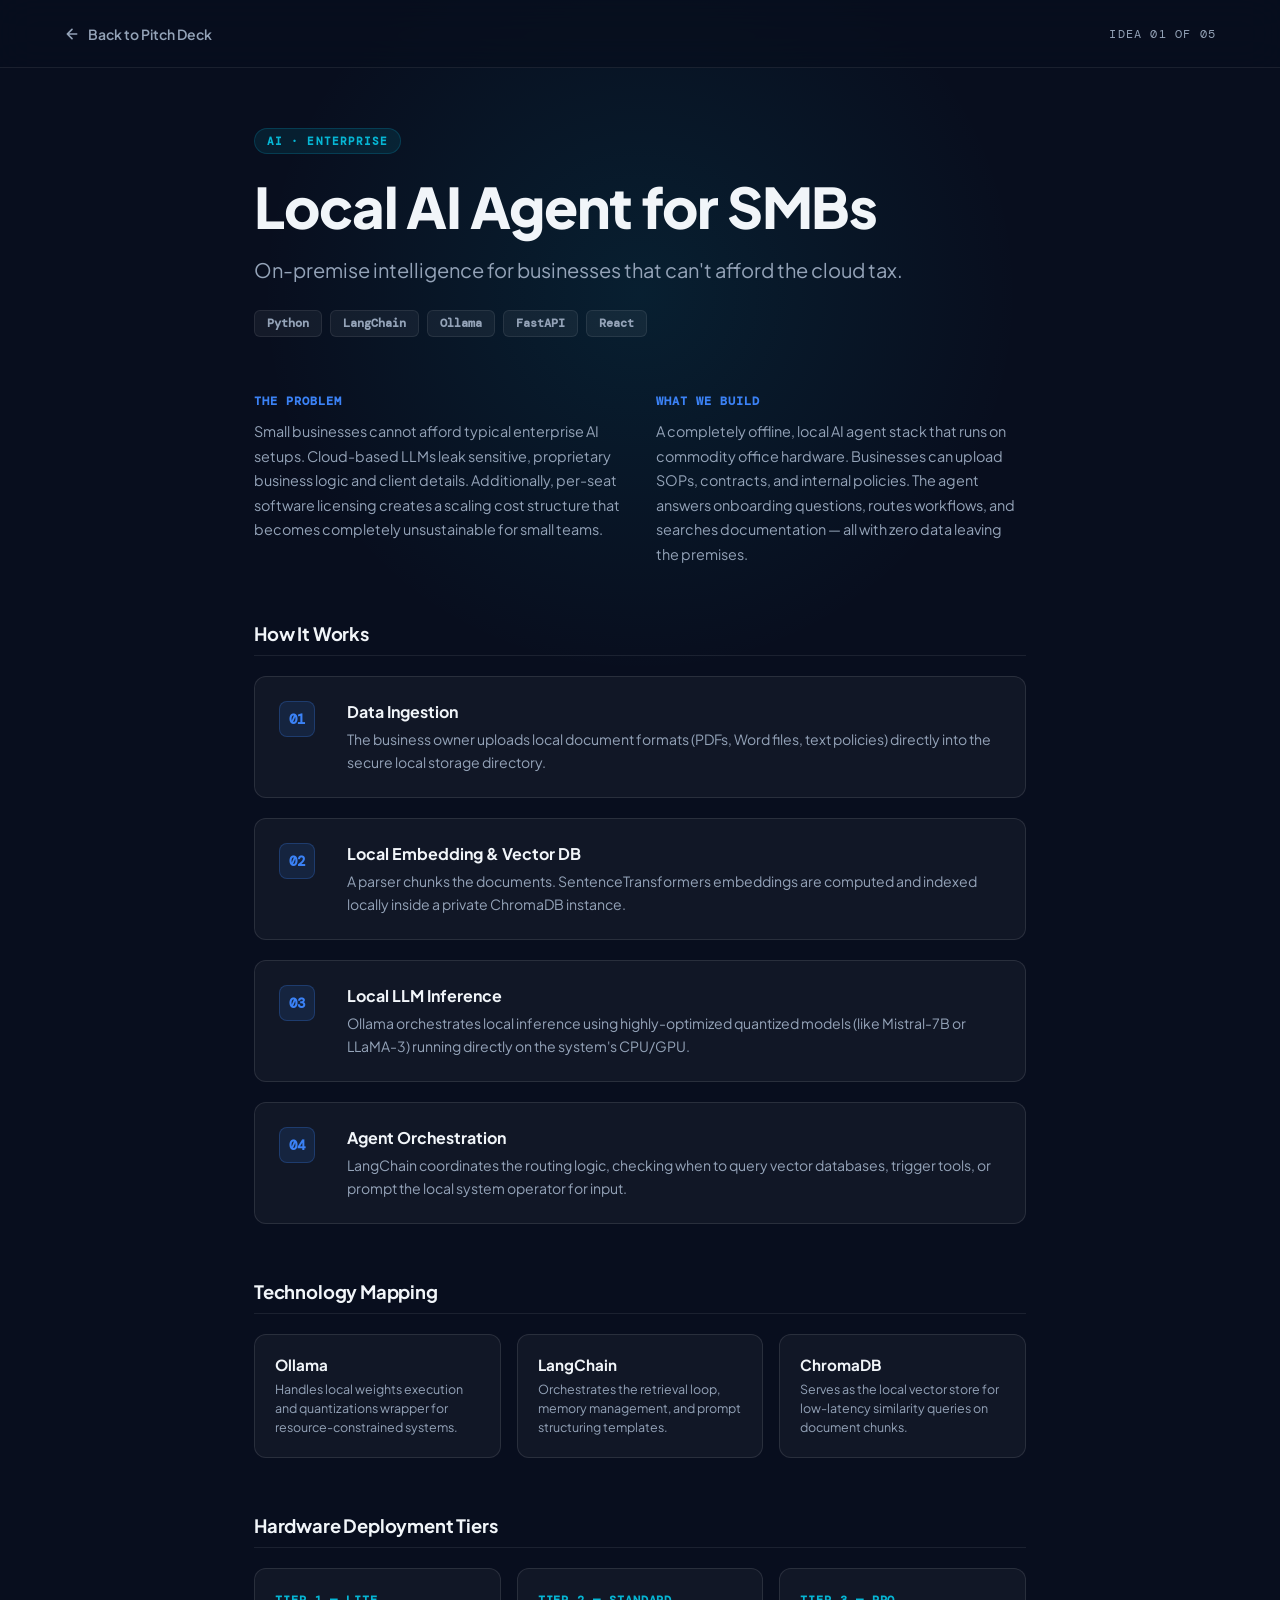
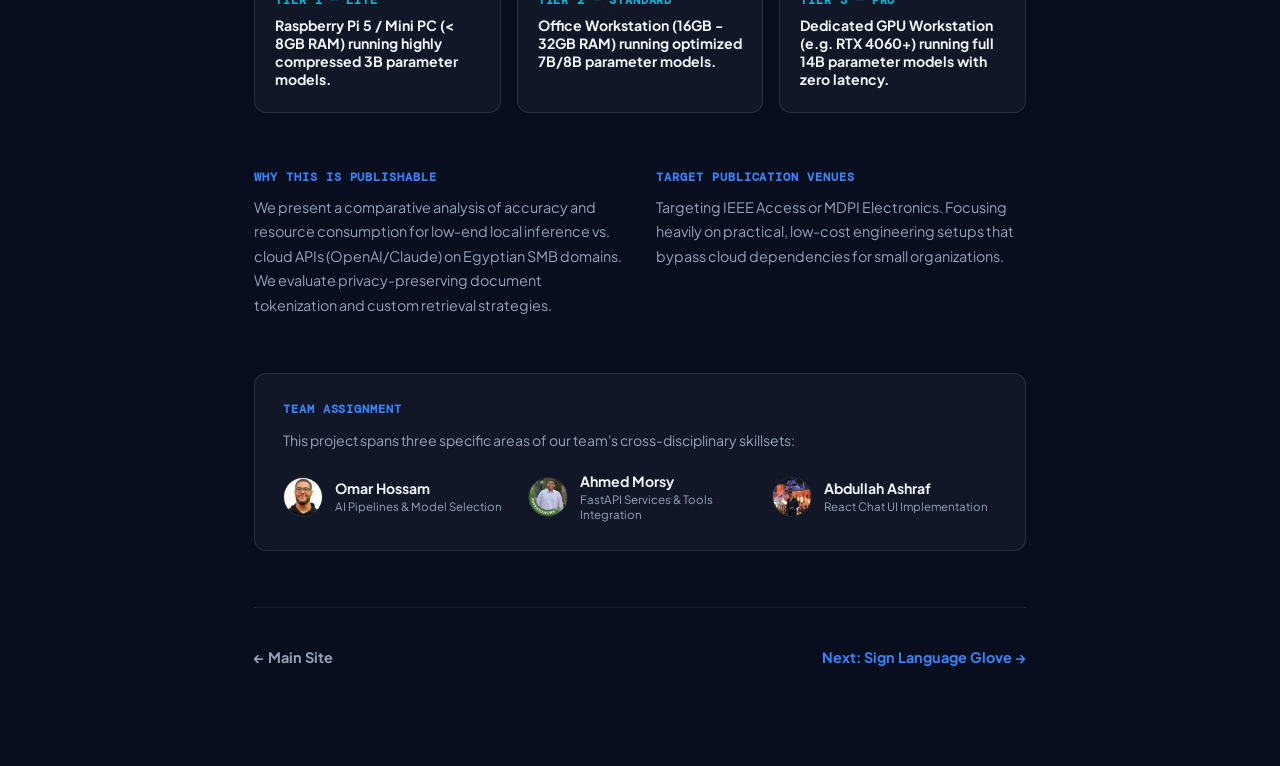
==== idea-1.html @ 440fa07d "feat: complete individual detail pages for all five project ideas" ====
<!DOCTYPE html>
<html lang="en">
<head>
  <meta charset="UTF-8" />
  <meta name="viewport" content="width=device-width, initial-scale=1.0" />
  <meta name="description" content="Local AI Agent for SMBs — Graduation Project Concept, AAST 2026." />
  <meta name="author" content="AAST GP Team 2026" />
  <title>Local AI Agent for SMBs — Project Detail</title>

  <link rel="preconnect" href="https://fonts.googleapis.com" />
  <link rel="preconnect" href="https://fonts.gstatic.com" crossorigin />
  <link href="https://fonts.googleapis.com/css2?family=Plus+Jakarta+Sans:wght@400;600;700;800&family=DM+Mono:wght@400&display=swap" rel="stylesheet" />

  <style>
    /* ─── CSS CUSTOM PROPERTIES ─────────────────────────────────────────── */
    :root {
      --bg-start:        #080E1E;
      --bg-end:          #0A1628;
      --accent-blue:     #3B82F6;
      --accent-teal:     #06B6D4;
      --text-primary:    #F1F5F9;
      --text-muted:      #94A3B8;
      --border:          rgba(255,255,255,0.08);
      --border-hover:    rgba(255,255,255,0.22);
      --card-bg:         rgba(255,255,255,0.04);
      --card-border:     rgba(255,255,255,0.1);
      --radius-card:     12px;
      --radius-pill:     6px;
      --radius-badge:    999px;
      --font-main:       'Plus Jakarta Sans', sans-serif;
      --font-mono:       'DM Mono', monospace;
      --nav-height:      68px;
      --section-gap:     100px;
    }

    /* ─── RESET & BASE ──────────────────────────────────────────────────── */
    *, *::before, *::after { box-sizing: border-box; margin: 0; padding: 0; }
    html { scroll-behavior: smooth; -webkit-font-smoothing: antialiased; }
    body {
      font-family: var(--font-main);
      background: var(--bg-start);
      color: var(--text-primary);
      min-height: 100vh;
      overflow-x: hidden;
    }
    a { color: inherit; text-decoration: none; }
    button { font-family: var(--font-main); cursor: pointer; border: none; background: none; }

    /* ─── GLOW BLOB ─────────────────────────────────────────────────────── */
    .glow-blob {
      position: absolute;
      top: -10%; left: 50%;
      transform: translateX(-50%);
      width: clamp(300px, 60vw, 800px);
      height: clamp(300px, 60vw, 800px);
      background: radial-gradient(circle, rgba(6,182,212,0.1) 0%, transparent 70%);
      pointer-events: none;
      z-index: 0;
    }

    /* ─── NAV ───────────────────────────────────────────────────────────── */
    .nav {
      position: fixed;
      top: 0; left: 0; right: 0;
      height: var(--nav-height);
      z-index: 900;
      display: flex;
      align-items: center;
      padding: 0 clamp(20px, 5vw, 64px);
      background: rgba(8,14,30,0.72);
      backdrop-filter: blur(18px);
      -webkit-backdrop-filter: blur(18px);
      border-bottom: 1px solid var(--border);
    }
    .nav__back {
      display: flex;
      align-items: center;
      gap: 8px;
      font-size: 0.875rem;
      font-weight: 600;
      color: var(--text-muted);
      transition: color 0.2s;
    }
    .nav__back:hover { color: var(--text-primary); }
    .nav__id {
      margin-left: auto;
      font-family: var(--font-mono);
      font-size: 0.75rem;
      letter-spacing: 0.1em;
      color: var(--text-muted);
      text-transform: uppercase;
    }

    /* ─── MAIN WRAPPER ──────────────────────────────────────────────────── */
    .main {
      padding: calc(var(--nav-height) + 60px) clamp(20px, 5vw, 64px) var(--section-gap);
      max-width: 900px;
      margin: 0 auto;
      position: relative;
      z-index: 1;
    }

    /* ─── HERO ──────────────────────────────────────────────────────────── */
    .hero {
      margin-bottom: 56px;
    }
    .hero__tag {
      display: inline-flex;
      align-items: center;
      gap: 6px;
      font-size: 0.68rem;
      font-weight: 700;
      letter-spacing: 0.1em;
      text-transform: uppercase;
      padding: 5px 12px;
      border-radius: var(--radius-badge);
      font-family: var(--font-mono);
      background: rgba(6,182,212,0.1);
      color: var(--accent-teal);
      border: 1px solid rgba(6,182,212,0.2);
      margin-bottom: 20px;
    }
    .hero__title {
      font-size: clamp(2.2rem, 5vw, 3.5rem);
      font-weight: 800;
      letter-spacing: -0.02em;
      line-height: 1.15;
      margin-bottom: 16px;
    }
    .hero__tagline {
      font-size: clamp(1rem, 2vw, 1.25rem);
      color: var(--text-muted);
      line-height: 1.6;
      margin-bottom: 24px;
    }
    .hero__stack {
      display: flex;
      flex-wrap: wrap;
      gap: 8px;
    }
    .hero__pill {
      font-size: 0.72rem;
      font-weight: 600;
      font-family: var(--font-mono);
      color: var(--text-muted);
      background: rgba(255,255,255,0.05);
      border: 1px solid var(--border);
      border-radius: var(--radius-pill);
      padding: 5px 12px;
    }

    /* ─── SECTIONS ──────────────────────────────────────────────────────── */
    .section-title {
      font-size: 1.15rem;
      font-weight: 700;
      letter-spacing: -0.01em;
      margin-bottom: 20px;
      padding-bottom: 10px;
      border-bottom: 1px solid var(--border);
    }
    .grid-2col {
      display: grid;
      grid-template-columns: 1fr 1fr;
      gap: 32px;
      margin-bottom: 56px;
    }
    .text-block h4 {
      font-size: 0.75rem;
      font-weight: 700;
      text-transform: uppercase;
      letter-spacing: 0.08em;
      color: var(--accent-blue);
      margin-bottom: 10px;
      font-family: var(--font-mono);
    }
    .text-block p {
      font-size: 0.9rem;
      color: var(--text-muted);
      line-height: 1.7;
    }

    /* ─── STEP FLOW ─────────────────────────────────────────────────────── */
    .steps {
      display: flex;
      flex-direction: column;
      gap: 20px;
      margin-bottom: 56px;
    }
    .step-card {
      background: var(--card-bg);
      border: 1px solid var(--card-border);
      border-radius: var(--radius-card);
      padding: 24px;
      display: grid;
      grid-template-columns: 48px 1fr;
      gap: 20px;
      align-items: start;
    }
    .step-num {
      width: 36px; height: 36px;
      border-radius: 8px;
      background: rgba(59,130,246,0.12);
      border: 1px solid rgba(59,130,246,0.25);
      display: flex; align-items: center; justify-content: center;
      font-family: var(--font-mono);
      font-size: 0.9rem;
      font-weight: 700;
      color: var(--accent-blue);
    }
    .step-content h4 {
      font-size: 1rem;
      font-weight: 700;
      color: var(--text-primary);
      margin-bottom: 6px;
    }
    .step-content p {
      font-size: 0.88rem;
      color: var(--text-muted);
      line-height: 1.6;
    }

    /* ─── TECH DETAILS ──────────────────────────────────────────────────── */
    .tech-grid {
      display: grid;
      grid-template-columns: repeat(3, 1fr);
      gap: 16px;
      margin-bottom: 56px;
    }
    .tech-card {
      background: var(--card-bg);
      border: 1px solid var(--card-border);
      border-radius: var(--radius-card);
      padding: 20px;
    }
    .tech-name {
      font-size: 0.95rem;
      font-weight: 700;
      margin-bottom: 6px;
    }
    .tech-desc {
      font-size: 0.78rem;
      color: var(--text-muted);
      line-height: 1.5;
    }

    /* ─── EXTRA SECTION (Tiers / Cards) ─────────────────────────────────── */
    .extra-grid {
      display: grid;
      grid-template-columns: repeat(3, 1fr);
      gap: 16px;
      margin-bottom: 56px;
    }
    .extra-card {
      background: var(--card-bg);
      border: 1px solid var(--card-border);
      border-radius: var(--radius-card);
      padding: 24px 20px;
    }
    .extra-title {
      font-size: 0.72rem;
      font-weight: 700;
      text-transform: uppercase;
      letter-spacing: 0.08em;
      color: var(--accent-teal);
      font-family: var(--font-mono);
      margin-bottom: 8px;
    }
    .extra-desc {
      font-size: 0.88rem;
      font-weight: 700;
      color: var(--text-primary);
    }

    /* ─── TEAM FIT ──────────────────────────────────────────────────────── */
    .team-fit {
      background: var(--card-bg);
      border: 1px solid var(--card-border);
      border-radius: var(--radius-card);
      padding: 28px;
      margin-bottom: 56px;
    }
    .fit-grid {
      display: grid;
      grid-template-columns: repeat(3, 1fr);
      gap: 20px;
      margin-top: 20px;
    }
    .fit-item {
      display: flex;
      align-items: center;
      gap: 12px;
    }
    .fit-avatar {
      width: 40px; height: 40px;
      border-radius: 50%;
      border: 1px solid var(--border);
    }
    .fit-name {
      font-size: 0.88rem;
      font-weight: 700;
      margin-bottom: 2px;
    }
    .fit-role {
      font-size: 0.72rem;
      color: var(--text-muted);
    }

    /* ─── BOTTOM NAV ────────────────────────────────────────────────────── */
    .bottom-nav {
      border-top: 1px solid var(--border);
      padding-top: 40px;
      display: flex;
      justify-content: space-between;
      align-items: center;
    }
    .btn-nav {
      display: inline-flex;
      align-items: center;
      gap: 8px;
      font-size: 0.9rem;
      font-weight: 700;
      color: var(--accent-blue);
      transition: gap 0.2s;
    }
    .btn-nav:hover { gap: 12px; }

    /* ─── RESPONSIVE ─────────────────────────────────────────────────────── */
    @media (max-width: 768px) {
      .grid-2col { grid-template-columns: 1fr; gap: 24px; }
      .tech-grid { grid-template-columns: 1fr; }
      .extra-grid { grid-template-columns: 1fr; }
      .fit-grid { grid-template-columns: 1fr; }
    }
  </style>
</head>
<body>

  <div class="glow-blob"></div>

  <!-- ─── NAV ─── -->
  <nav class="nav" role="navigation">
    <a href="index.html" class="nav__back">
      <svg width="16" height="16" viewBox="0 0 24 24" fill="none" stroke="currentColor" stroke-width="2.5" stroke-linecap="round" stroke-linejoin="round"><path d="M19 12H5M12 19l-7-7 7-7"/></svg>
      Back to Pitch Deck
    </a>
    <span class="nav__id">Idea 01 of 05</span>
  </nav>

  <!-- ─── MAIN ─── -->
  <main class="main">
    
    <!-- Hero -->
    <header class="hero">
      <span class="hero__tag">AI · Enterprise</span>
      <h1 class="hero__title">Local AI Agent for SMBs</h1>
      <p class="hero__tagline">On-premise intelligence for businesses that can't afford the cloud tax.</p>
      <div class="hero__stack">
        <span class="hero__pill">Python</span>
        <span class="hero__pill">LangChain</span>
        <span class="hero__pill">Ollama</span>
        <span class="hero__pill">FastAPI</span>
        <span class="hero__pill">React</span>
      </div>
    </header>

    <!-- Overview -->
    <section class="grid-2col">
      <div class="text-block">
        <h4>The Problem</h4>
        <p>Small businesses cannot afford typical enterprise AI setups. Cloud-based LLMs leak sensitive, proprietary business logic and client details. Additionally, per-seat software licensing creates a scaling cost structure that becomes completely unsustainable for small teams.</p>
      </div>
      <div class="text-block">
        <h4>What We Build</h4>
        <p>A completely offline, local AI agent stack that runs on commodity office hardware. Businesses can upload SOPs, contracts, and internal policies. The agent answers onboarding questions, routes workflows, and searches documentation — all with zero data leaving the premises.</p>
      </div>
    </section>

    <!-- How it Works -->
    <section>
      <h3 class="section-title">How It Works</h3>
      <div class="steps">
        <div class="step-card">
          <div class="step-num">01</div>
          <div class="step-content">
            <h4>Data Ingestion</h4>
            <p>The business owner uploads local document formats (PDFs, Word files, text policies) directly into the secure local storage directory.</p>
          </div>
        </div>
        <div class="step-card">
          <div class="step-num">02</div>
          <div class="step-content">
            <h4>Local Embedding &amp; Vector DB</h4>
            <p>A parser chunks the documents. SentenceTransformers embeddings are computed and indexed locally inside a private ChromaDB instance.</p>
          </div>
        </div>
        <div class="step-card">
          <div class="step-num">03</div>
          <div class="step-content">
            <h4>Local LLM Inference</h4>
            <p>Ollama orchestrates local inference using highly-optimized quantized models (like Mistral-7B or LLaMA-3) running directly on the system's CPU/GPU.</p>
          </div>
        </div>
        <div class="step-card">
          <div class="step-num">04</div>
          <div class="step-content">
            <h4>Agent Orchestration</h4>
            <p>LangChain coordinates the routing logic, checking when to query vector databases, trigger tools, or prompt the local system operator for input.</p>
          </div>
        </div>
      </div>
    </section>

    <!-- Tech Stack Details -->
    <section>
      <h3 class="section-title">Technology Mapping</h3>
      <div class="tech-grid">
        <div class="tech-card">
          <div class="tech-name">Ollama</div>
          <div class="tech-desc">Handles local weights execution and quantizations wrapper for resource-constrained systems.</div>
        </div>
        <div class="tech-card">
          <div class="tech-name">LangChain</div>
          <div class="tech-desc">Orchestrates the retrieval loop, memory management, and prompt structuring templates.</div>
        </div>
        <div class="tech-card">
          <div class="tech-name">ChromaDB</div>
          <div class="tech-desc">Serves as the local vector store for low-latency similarity queries on document chunks.</div>
        </div>
      </div>
    </section>

    <!-- Deployment Tiers -->
    <section>
      <h3 class="section-title">Hardware Deployment Tiers</h3>
      <div class="extra-grid">
        <div class="extra-card">
          <div class="extra-title">Tier 1 — Lite</div>
          <div class="extra-desc">Raspberry Pi 5 / Mini PC (< 8GB RAM) running highly compressed 3B parameter models.</div>
        </div>
        <div class="extra-card">
          <div class="extra-title">Tier 2 — Standard</div>
          <div class="extra-desc">Office Workstation (16GB - 32GB RAM) running optimized 7B/8B parameter models.</div>
        </div>
        <div class="extra-card">
          <div class="extra-title">Tier 3 — Pro</div>
          <div class="extra-desc">Dedicated GPU Workstation (e.g. RTX 4060+) running full 14B parameter models with zero latency.</div>
        </div>
      </div>
    </section>

    <!-- Research Angle -->
    <section class="grid-2col">
      <div class="text-block">
        <h4>Why This is Publishable</h4>
        <p>We present a comparative analysis of accuracy and resource consumption for low-end local inference vs. cloud APIs (OpenAI/Claude) on Egyptian SMB domains. We evaluate privacy-preserving document tokenization and custom retrieval strategies.</p>
      </div>
      <div class="text-block">
        <h4>Target Publication Venues</h4>
        <p>Targeting IEEE Access or MDPI Electronics. Focusing heavily on practical, low-cost engineering setups that bypass cloud dependencies for small organizations.</p>
      </div>
    </section>

    <!-- Team Fit -->
    <section class="team-fit">
      <h4 style="font-size: 0.72rem; font-weight:700; text-transform:uppercase; letter-spacing:0.08em; color:var(--accent-blue); margin-bottom:12px; font-family:var(--font-mono);">Team Assignment</h4>
      <p style="font-size:0.88rem; color:var(--text-muted); line-height:1.6;">This project spans three specific areas of our team's cross-disciplinary skillsets:</p>
      <div class="fit-grid">
        <div class="fit-item">
          <img class="fit-avatar" src="profiles/New folder/1750706771449.jpg" alt="Omar Hossam" onerror="this.src='https://avatars.githubusercontent.com/4awmy'" />
          <div>
            <div class="fit-name">Omar Hossam</div>
            <div class="fit-role">AI Pipelines &amp; Model Selection</div>
          </div>
        </div>
        <div class="fit-item">
          <img class="fit-avatar" src="profiles/New folder (2)/1730690692034.jpg" alt="Ahmed Morsy" onerror="this.src='https://avatars.githubusercontent.com/AHMED-MORSI28'" />
          <div>
            <div class="fit-name">Ahmed Morsy</div>
            <div class="fit-role">FastAPI Services &amp; Tools Integration</div>
          </div>
        </div>
        <div class="fit-item">
          <img class="fit-avatar" src="profiles/New folder (3)/1778689774247.png" alt="Abdullah Ashraf" onerror="this.src='https://avatars.githubusercontent.com/0Abdullah0Ashraf0'" />
          <div>
            <div class="fit-name">Abdullah Ashraf</div>
            <div class="fit-role">React Chat UI Implementation</div>
          </div>
        </div>
      </div>
    </section>

    <!-- Bottom Nav -->
    <footer class="bottom-nav">
      <a href="index.html" class="btn-nav" style="color:var(--text-muted)">
        ← Main Site
      </a>
      <a href="idea-2.html" class="btn-nav">
        Next: Sign Language Glove →
      </a>
    </footer>

  </main>

</body>
</html>
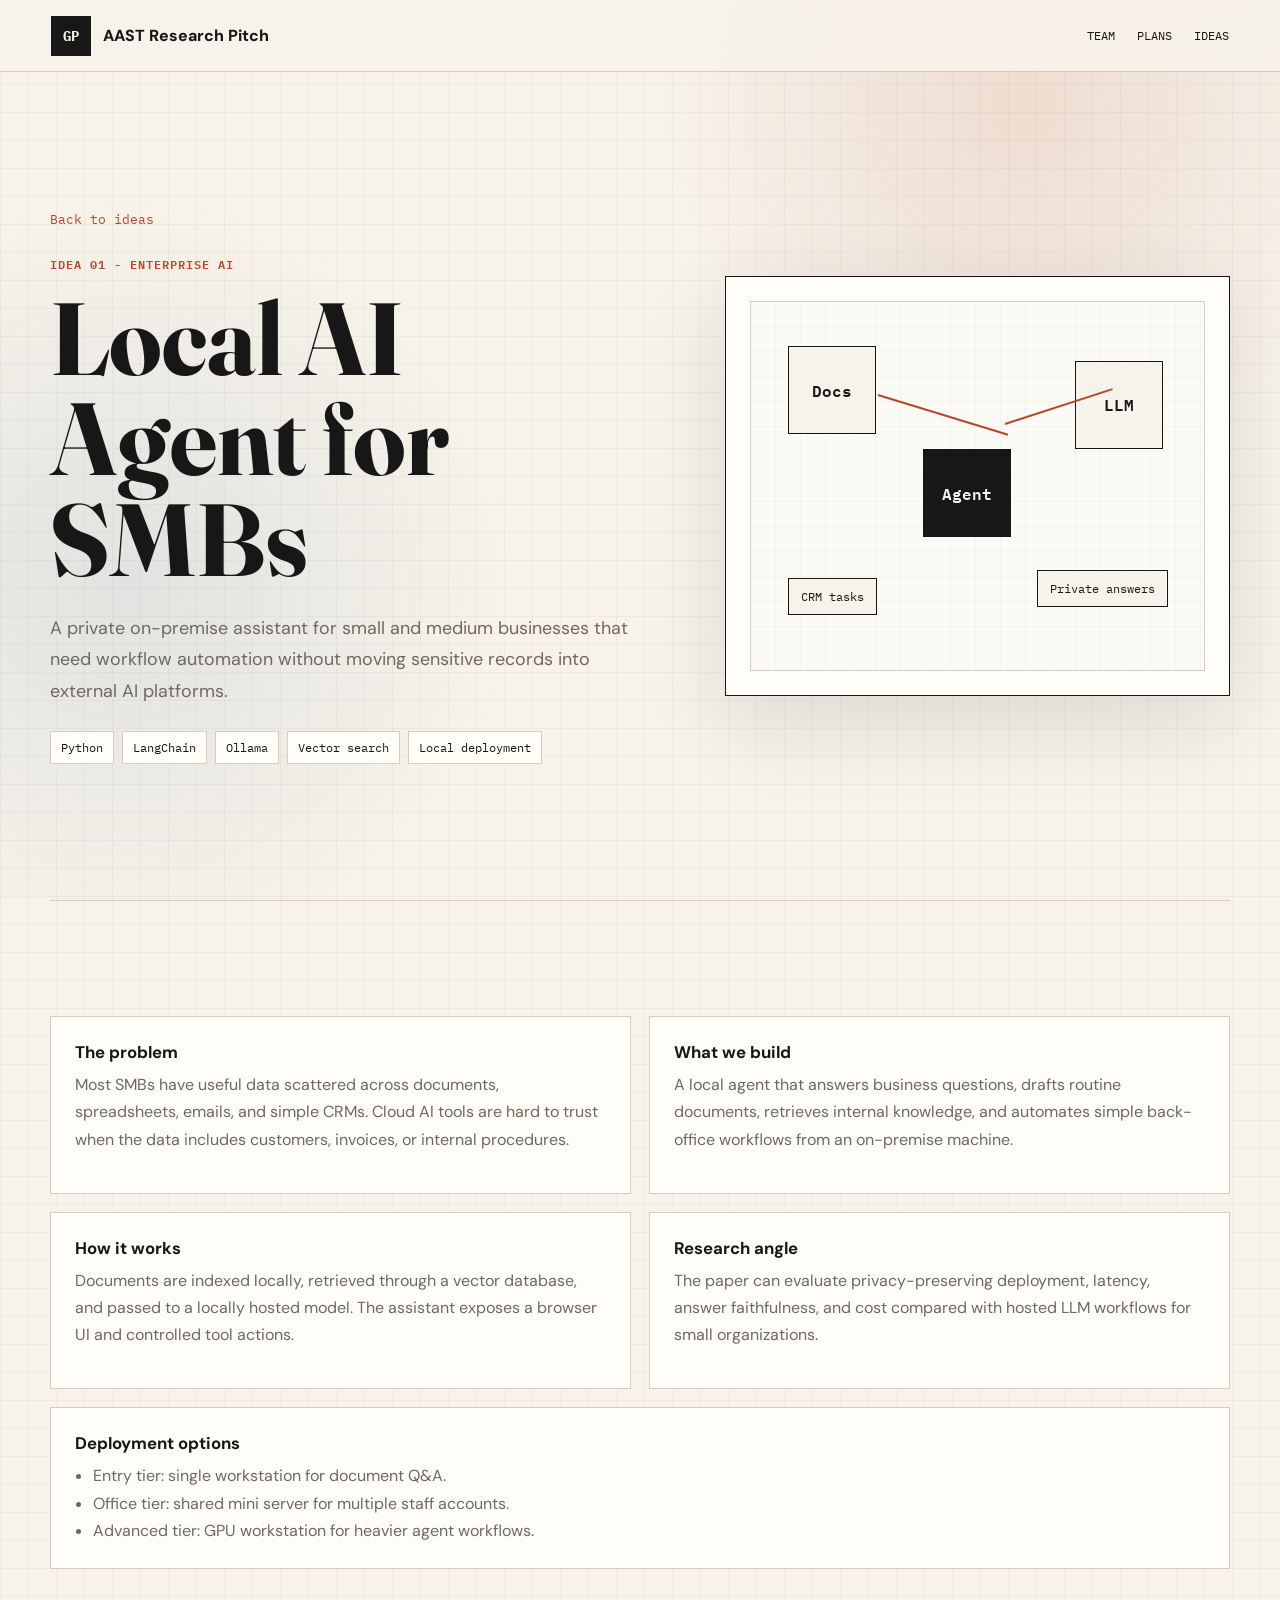
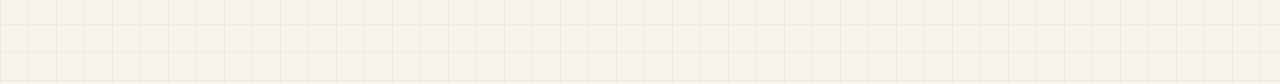
==== commit fa70fffd: "Redesign pitch deck site" ====
--- a/idea-1.html
+++ b/idea-1.html
@@ -3,503 +3,50 @@
 <head>
   <meta charset="UTF-8" />
   <meta name="viewport" content="width=device-width, initial-scale=1.0" />
-  <meta name="description" content="Local AI Agent for SMBs — Graduation Project Concept, AAST 2026." />
-  <meta name="author" content="AAST GP Team 2026" />
-  <title>Local AI Agent for SMBs — Project Detail</title>
-
+  <meta name="description" content="Local AI Agent for SMBs - AAST graduation project concept." />
+  <title>Local AI Agent for SMBs - AAST GP 2026</title>
   <link rel="preconnect" href="https://fonts.googleapis.com" />
   <link rel="preconnect" href="https://fonts.gstatic.com" crossorigin />
-  <link href="https://fonts.googleapis.com/css2?family=Plus+Jakarta+Sans:wght@400;600;700;800&family=DM+Mono:wght@400&display=swap" rel="stylesheet" />
-
-  <style>
-    /* ─── CSS CUSTOM PROPERTIES ─────────────────────────────────────────── */
-    :root {
-      --bg-start:        #080E1E;
-      --bg-end:          #0A1628;
-      --accent-blue:     #3B82F6;
-      --accent-teal:     #06B6D4;
-      --text-primary:    #F1F5F9;
-      --text-muted:      #94A3B8;
-      --border:          rgba(255,255,255,0.08);
-      --border-hover:    rgba(255,255,255,0.22);
-      --card-bg:         rgba(255,255,255,0.04);
-      --card-border:     rgba(255,255,255,0.1);
-      --radius-card:     12px;
-      --radius-pill:     6px;
-      --radius-badge:    999px;
-      --font-main:       'Plus Jakarta Sans', sans-serif;
-      --font-mono:       'DM Mono', monospace;
-      --nav-height:      68px;
-      --section-gap:     100px;
-    }
-
-    /* ─── RESET & BASE ──────────────────────────────────────────────────── */
-    *, *::before, *::after { box-sizing: border-box; margin: 0; padding: 0; }
-    html { scroll-behavior: smooth; -webkit-font-smoothing: antialiased; }
-    body {
-      font-family: var(--font-main);
-      background: var(--bg-start);
-      color: var(--text-primary);
-      min-height: 100vh;
-      overflow-x: hidden;
-    }
-    a { color: inherit; text-decoration: none; }
-    button { font-family: var(--font-main); cursor: pointer; border: none; background: none; }
-
-    /* ─── GLOW BLOB ─────────────────────────────────────────────────────── */
-    .glow-blob {
-      position: absolute;
-      top: -10%; left: 50%;
-      transform: translateX(-50%);
-      width: clamp(300px, 60vw, 800px);
-      height: clamp(300px, 60vw, 800px);
-      background: radial-gradient(circle, rgba(6,182,212,0.1) 0%, transparent 70%);
-      pointer-events: none;
-      z-index: 0;
-    }
-
-    /* ─── NAV ───────────────────────────────────────────────────────────── */
-    .nav {
-      position: fixed;
-      top: 0; left: 0; right: 0;
-      height: var(--nav-height);
-      z-index: 900;
-      display: flex;
-      align-items: center;
-      padding: 0 clamp(20px, 5vw, 64px);
-      background: rgba(8,14,30,0.72);
-      backdrop-filter: blur(18px);
-      -webkit-backdrop-filter: blur(18px);
-      border-bottom: 1px solid var(--border);
-    }
-    .nav__back {
-      display: flex;
-      align-items: center;
-      gap: 8px;
-      font-size: 0.875rem;
-      font-weight: 600;
-      color: var(--text-muted);
-      transition: color 0.2s;
-    }
-    .nav__back:hover { color: var(--text-primary); }
-    .nav__id {
-      margin-left: auto;
-      font-family: var(--font-mono);
-      font-size: 0.75rem;
-      letter-spacing: 0.1em;
-      color: var(--text-muted);
-      text-transform: uppercase;
-    }
-
-    /* ─── MAIN WRAPPER ──────────────────────────────────────────────────── */
-    .main {
-      padding: calc(var(--nav-height) + 60px) clamp(20px, 5vw, 64px) var(--section-gap);
-      max-width: 900px;
-      margin: 0 auto;
-      position: relative;
-      z-index: 1;
-    }
-
-    /* ─── HERO ──────────────────────────────────────────────────────────── */
-    .hero {
-      margin-bottom: 56px;
-    }
-    .hero__tag {
-      display: inline-flex;
-      align-items: center;
-      gap: 6px;
-      font-size: 0.68rem;
-      font-weight: 700;
-      letter-spacing: 0.1em;
-      text-transform: uppercase;
-      padding: 5px 12px;
-      border-radius: var(--radius-badge);
-      font-family: var(--font-mono);
-      background: rgba(6,182,212,0.1);
-      color: var(--accent-teal);
-      border: 1px solid rgba(6,182,212,0.2);
-      margin-bottom: 20px;
-    }
-    .hero__title {
-      font-size: clamp(2.2rem, 5vw, 3.5rem);
-      font-weight: 800;
-      letter-spacing: -0.02em;
-      line-height: 1.15;
-      margin-bottom: 16px;
-    }
-    .hero__tagline {
-      font-size: clamp(1rem, 2vw, 1.25rem);
-      color: var(--text-muted);
-      line-height: 1.6;
-      margin-bottom: 24px;
-    }
-    .hero__stack {
-      display: flex;
-      flex-wrap: wrap;
-      gap: 8px;
-    }
-    .hero__pill {
-      font-size: 0.72rem;
-      font-weight: 600;
-      font-family: var(--font-mono);
-      color: var(--text-muted);
-      background: rgba(255,255,255,0.05);
-      border: 1px solid var(--border);
-      border-radius: var(--radius-pill);
-      padding: 5px 12px;
-    }
-
-    /* ─── SECTIONS ──────────────────────────────────────────────────────── */
-    .section-title {
-      font-size: 1.15rem;
-      font-weight: 700;
-      letter-spacing: -0.01em;
-      margin-bottom: 20px;
-      padding-bottom: 10px;
-      border-bottom: 1px solid var(--border);
-    }
-    .grid-2col {
-      display: grid;
-      grid-template-columns: 1fr 1fr;
-      gap: 32px;
-      margin-bottom: 56px;
-    }
-    .text-block h4 {
-      font-size: 0.75rem;
-      font-weight: 700;
-      text-transform: uppercase;
-      letter-spacing: 0.08em;
-      color: var(--accent-blue);
-      margin-bottom: 10px;
-      font-family: var(--font-mono);
-    }
-    .text-block p {
-      font-size: 0.9rem;
-      color: var(--text-muted);
-      line-height: 1.7;
-    }
-
-    /* ─── STEP FLOW ─────────────────────────────────────────────────────── */
-    .steps {
-      display: flex;
-      flex-direction: column;
-      gap: 20px;
-      margin-bottom: 56px;
-    }
-    .step-card {
-      background: var(--card-bg);
-      border: 1px solid var(--card-border);
-      border-radius: var(--radius-card);
-      padding: 24px;
-      display: grid;
-      grid-template-columns: 48px 1fr;
-      gap: 20px;
-      align-items: start;
-    }
-    .step-num {
-      width: 36px; height: 36px;
-      border-radius: 8px;
-      background: rgba(59,130,246,0.12);
-      border: 1px solid rgba(59,130,246,0.25);
-      display: flex; align-items: center; justify-content: center;
-      font-family: var(--font-mono);
-      font-size: 0.9rem;
-      font-weight: 700;
-      color: var(--accent-blue);
-    }
-    .step-content h4 {
-      font-size: 1rem;
-      font-weight: 700;
-      color: var(--text-primary);
-      margin-bottom: 6px;
-    }
-    .step-content p {
-      font-size: 0.88rem;
-      color: var(--text-muted);
-      line-height: 1.6;
-    }
-
-    /* ─── TECH DETAILS ──────────────────────────────────────────────────── */
-    .tech-grid {
-      display: grid;
-      grid-template-columns: repeat(3, 1fr);
-      gap: 16px;
-      margin-bottom: 56px;
-    }
-    .tech-card {
-      background: var(--card-bg);
-      border: 1px solid var(--card-border);
-      border-radius: var(--radius-card);
-      padding: 20px;
-    }
-    .tech-name {
-      font-size: 0.95rem;
-      font-weight: 700;
-      margin-bottom: 6px;
-    }
-    .tech-desc {
-      font-size: 0.78rem;
-      color: var(--text-muted);
-      line-height: 1.5;
-    }
-
-    /* ─── EXTRA SECTION (Tiers / Cards) ─────────────────────────────────── */
-    .extra-grid {
-      display: grid;
-      grid-template-columns: repeat(3, 1fr);
-      gap: 16px;
-      margin-bottom: 56px;
-    }
-    .extra-card {
-      background: var(--card-bg);
-      border: 1px solid var(--card-border);
-      border-radius: var(--radius-card);
-      padding: 24px 20px;
-    }
-    .extra-title {
-      font-size: 0.72rem;
-      font-weight: 700;
-      text-transform: uppercase;
-      letter-spacing: 0.08em;
-      color: var(--accent-teal);
-      font-family: var(--font-mono);
-      margin-bottom: 8px;
-    }
-    .extra-desc {
-      font-size: 0.88rem;
-      font-weight: 700;
-      color: var(--text-primary);
-    }
-
-    /* ─── TEAM FIT ──────────────────────────────────────────────────────── */
-    .team-fit {
-      background: var(--card-bg);
-      border: 1px solid var(--card-border);
-      border-radius: var(--radius-card);
-      padding: 28px;
-      margin-bottom: 56px;
-    }
-    .fit-grid {
-      display: grid;
-      grid-template-columns: repeat(3, 1fr);
-      gap: 20px;
-      margin-top: 20px;
-    }
-    .fit-item {
-      display: flex;
-      align-items: center;
-      gap: 12px;
-    }
-    .fit-avatar {
-      width: 40px; height: 40px;
-      border-radius: 50%;
-      border: 1px solid var(--border);
-    }
-    .fit-name {
-      font-size: 0.88rem;
-      font-weight: 700;
-      margin-bottom: 2px;
-    }
-    .fit-role {
-      font-size: 0.72rem;
-      color: var(--text-muted);
-    }
-
-    /* ─── BOTTOM NAV ────────────────────────────────────────────────────── */
-    .bottom-nav {
-      border-top: 1px solid var(--border);
-      padding-top: 40px;
-      display: flex;
-      justify-content: space-between;
-      align-items: center;
-    }
-    .btn-nav {
-      display: inline-flex;
-      align-items: center;
-      gap: 8px;
-      font-size: 0.9rem;
-      font-weight: 700;
-      color: var(--accent-blue);
-      transition: gap 0.2s;
-    }
-    .btn-nav:hover { gap: 12px; }
-
-    /* ─── RESPONSIVE ─────────────────────────────────────────────────────── */
-    @media (max-width: 768px) {
-      .grid-2col { grid-template-columns: 1fr; gap: 24px; }
-      .tech-grid { grid-template-columns: 1fr; }
-      .extra-grid { grid-template-columns: 1fr; }
-      .fit-grid { grid-template-columns: 1fr; }
-    }
-  </style>
+  <link href="https://fonts.googleapis.com/css2?family=DM+Sans:wght@400;500;700;800&family=Fraunces:opsz,wght@9..144,700;9..144,800&family=IBM+Plex+Mono:wght@400;500;600&display=swap" rel="stylesheet" />
+  <link rel="stylesheet" href="style.css" />
 </head>
 <body>
-
-  <div class="glow-blob"></div>
-
-  <!-- ─── NAV ─── -->
-  <nav class="nav" role="navigation">
-    <a href="index.html" class="nav__back">
-      <svg width="16" height="16" viewBox="0 0 24 24" fill="none" stroke="currentColor" stroke-width="2.5" stroke-linecap="round" stroke-linejoin="round"><path d="M19 12H5M12 19l-7-7 7-7"/></svg>
-      Back to Pitch Deck
-    </a>
-    <span class="nav__id">Idea 01 of 05</span>
-  </nav>
-
-  <!-- ─── MAIN ─── -->
-  <main class="main">
-    
-    <!-- Hero -->
-    <header class="hero">
-      <span class="hero__tag">AI · Enterprise</span>
-      <h1 class="hero__title">Local AI Agent for SMBs</h1>
-      <p class="hero__tagline">On-premise intelligence for businesses that can't afford the cloud tax.</p>
-      <div class="hero__stack">
-        <span class="hero__pill">Python</span>
-        <span class="hero__pill">LangChain</span>
-        <span class="hero__pill">Ollama</span>
-        <span class="hero__pill">FastAPI</span>
-        <span class="hero__pill">React</span>
+  <header class="site-header">
+    <a class="brand" href="index.html"><span class="brand-mark">GP</span><span>AAST Research Pitch</span></a>
+    <button class="menu-button" type="button" aria-expanded="false" aria-controls="site-nav">Menu</button>
+    <nav class="site-nav" id="site-nav" aria-label="Primary navigation">
+      <a href="index.html#team">Team</a><a href="index.html#plans">Plans</a><a href="index.html#ideas">Ideas</a>
+    </nav>
+  </header>
+  <main class="hero detail-hero">
+    <section>
+      <a class="back-link" href="index.html#ideas">Back to ideas</a>
+      <p class="kicker">Idea 01 - Enterprise AI</p>
+      <h1>Local AI Agent for SMBs</h1>
+      <p class="detail-lede">A private on-premise assistant for small and medium businesses that need workflow automation without moving sensitive records into external AI platforms.</p>
+      <div class="tag-row"><span>Python</span><span>LangChain</span><span>Ollama</span><span>Vector search</span><span>Local deployment</span></div>
+    </section>
+    <aside class="visual-panel" aria-label="Local AI agent system diagram">
+      <div class="screen">
+        <div class="node" style="left:8%;top:12%;">Docs</div>
+        <div class="node" style="right:9%;top:16%;">LLM</div>
+        <div class="node" style="left:38%;top:40%;background:#171717;color:#f7f3ea;">Agent</div>
+        <div class="chip" style="left:8%;bottom:15%;">CRM tasks</div>
+        <div class="chip" style="right:8%;bottom:17%;">Private answers</div>
+        <div class="trace" style="left:28%;top:25%;width:30%;transform:rotate(17deg);"></div>
+        <div class="trace" style="left:56%;top:33%;width:25%;transform:rotate(-18deg);"></div>
       </div>
-    </header>
-
-    <!-- Overview -->
-    <section class="grid-2col">
-      <div class="text-block">
-        <h4>The Problem</h4>
-        <p>Small businesses cannot afford typical enterprise AI setups. Cloud-based LLMs leak sensitive, proprietary business logic and client details. Additionally, per-seat software licensing creates a scaling cost structure that becomes completely unsustainable for small teams.</p>
-      </div>
-      <div class="text-block">
-        <h4>What We Build</h4>
-        <p>A completely offline, local AI agent stack that runs on commodity office hardware. Businesses can upload SOPs, contracts, and internal policies. The agent answers onboarding questions, routes workflows, and searches documentation — all with zero data leaving the premises.</p>
-      </div>
-    </section>
-
-    <!-- How it Works -->
-    <section>
-      <h3 class="section-title">How It Works</h3>
-      <div class="steps">
-        <div class="step-card">
-          <div class="step-num">01</div>
-          <div class="step-content">
-            <h4>Data Ingestion</h4>
-            <p>The business owner uploads local document formats (PDFs, Word files, text policies) directly into the secure local storage directory.</p>
-          </div>
-        </div>
-        <div class="step-card">
-          <div class="step-num">02</div>
-          <div class="step-content">
-            <h4>Local Embedding &amp; Vector DB</h4>
-            <p>A parser chunks the documents. SentenceTransformers embeddings are computed and indexed locally inside a private ChromaDB instance.</p>
-          </div>
-        </div>
-        <div class="step-card">
-          <div class="step-num">03</div>
-          <div class="step-content">
-            <h4>Local LLM Inference</h4>
-            <p>Ollama orchestrates local inference using highly-optimized quantized models (like Mistral-7B or LLaMA-3) running directly on the system's CPU/GPU.</p>
-          </div>
-        </div>
-        <div class="step-card">
-          <div class="step-num">04</div>
-          <div class="step-content">
-            <h4>Agent Orchestration</h4>
-            <p>LangChain coordinates the routing logic, checking when to query vector databases, trigger tools, or prompt the local system operator for input.</p>
-          </div>
-        </div>
-      </div>
-    </section>
-
-    <!-- Tech Stack Details -->
-    <section>
-      <h3 class="section-title">Technology Mapping</h3>
-      <div class="tech-grid">
-        <div class="tech-card">
-          <div class="tech-name">Ollama</div>
-          <div class="tech-desc">Handles local weights execution and quantizations wrapper for resource-constrained systems.</div>
-        </div>
-        <div class="tech-card">
-          <div class="tech-name">LangChain</div>
-          <div class="tech-desc">Orchestrates the retrieval loop, memory management, and prompt structuring templates.</div>
-        </div>
-        <div class="tech-card">
-          <div class="tech-name">ChromaDB</div>
-          <div class="tech-desc">Serves as the local vector store for low-latency similarity queries on document chunks.</div>
-        </div>
-      </div>
-    </section>
-
-    <!-- Deployment Tiers -->
-    <section>
-      <h3 class="section-title">Hardware Deployment Tiers</h3>
-      <div class="extra-grid">
-        <div class="extra-card">
-          <div class="extra-title">Tier 1 — Lite</div>
-          <div class="extra-desc">Raspberry Pi 5 / Mini PC (< 8GB RAM) running highly compressed 3B parameter models.</div>
-        </div>
-        <div class="extra-card">
-          <div class="extra-title">Tier 2 — Standard</div>
-          <div class="extra-desc">Office Workstation (16GB - 32GB RAM) running optimized 7B/8B parameter models.</div>
-        </div>
-        <div class="extra-card">
-          <div class="extra-title">Tier 3 — Pro</div>
-          <div class="extra-desc">Dedicated GPU Workstation (e.g. RTX 4060+) running full 14B parameter models with zero latency.</div>
-        </div>
-      </div>
-    </section>
-
-    <!-- Research Angle -->
-    <section class="grid-2col">
-      <div class="text-block">
-        <h4>Why This is Publishable</h4>
-        <p>We present a comparative analysis of accuracy and resource consumption for low-end local inference vs. cloud APIs (OpenAI/Claude) on Egyptian SMB domains. We evaluate privacy-preserving document tokenization and custom retrieval strategies.</p>
-      </div>
-      <div class="text-block">
-        <h4>Target Publication Venues</h4>
-        <p>Targeting IEEE Access or MDPI Electronics. Focusing heavily on practical, low-cost engineering setups that bypass cloud dependencies for small organizations.</p>
-      </div>
-    </section>
-
-    <!-- Team Fit -->
-    <section class="team-fit">
-      <h4 style="font-size: 0.72rem; font-weight:700; text-transform:uppercase; letter-spacing:0.08em; color:var(--accent-blue); margin-bottom:12px; font-family:var(--font-mono);">Team Assignment</h4>
-      <p style="font-size:0.88rem; color:var(--text-muted); line-height:1.6;">This project spans three specific areas of our team's cross-disciplinary skillsets:</p>
-      <div class="fit-grid">
-        <div class="fit-item">
-          <img class="fit-avatar" src="profiles/New folder/1750706771449.jpg" alt="Omar Hossam" onerror="this.src='https://avatars.githubusercontent.com/4awmy'" />
-          <div>
-            <div class="fit-name">Omar Hossam</div>
-            <div class="fit-role">AI Pipelines &amp; Model Selection</div>
-          </div>
-        </div>
-        <div class="fit-item">
-          <img class="fit-avatar" src="profiles/New folder (2)/1730690692034.jpg" alt="Ahmed Morsy" onerror="this.src='https://avatars.githubusercontent.com/AHMED-MORSI28'" />
-          <div>
-            <div class="fit-name">Ahmed Morsy</div>
-            <div class="fit-role">FastAPI Services &amp; Tools Integration</div>
-          </div>
-        </div>
-        <div class="fit-item">
-          <img class="fit-avatar" src="profiles/New folder (3)/1778689774247.png" alt="Abdullah Ashraf" onerror="this.src='https://avatars.githubusercontent.com/0Abdullah0Ashraf0'" />
-          <div>
-            <div class="fit-name">Abdullah Ashraf</div>
-            <div class="fit-role">React Chat UI Implementation</div>
-          </div>
-        </div>
-      </div>
-    </section>
-
-    <!-- Bottom Nav -->
-    <footer class="bottom-nav">
-      <a href="index.html" class="btn-nav" style="color:var(--text-muted)">
-        ← Main Site
-      </a>
-      <a href="idea-2.html" class="btn-nav">
-        Next: Sign Language Glove →
-      </a>
-    </footer>
-
+    </aside>
   </main>
-
+  <section class="section page-end">
+    <div class="detail-grid">
+      <article class="detail-card"><h3>The problem</h3><p>Most SMBs have useful data scattered across documents, spreadsheets, emails, and simple CRMs. Cloud AI tools are hard to trust when the data includes customers, invoices, or internal procedures.</p></article>
+      <article class="detail-card"><h3>What we build</h3><p>A local agent that answers business questions, drafts routine documents, retrieves internal knowledge, and automates simple back-office workflows from an on-premise machine.</p></article>
+      <article class="detail-card"><h3>How it works</h3><p>Documents are indexed locally, retrieved through a vector database, and passed to a locally hosted model. The assistant exposes a browser UI and controlled tool actions.</p></article>
+      <article class="detail-card"><h3>Research angle</h3><p>The paper can evaluate privacy-preserving deployment, latency, answer faithfulness, and cost compared with hosted LLM workflows for small organizations.</p></article>
+      <article class="detail-card span-2"><h3>Deployment options</h3><ul><li>Entry tier: single workstation for document Q&A.</li><li>Office tier: shared mini server for multiple staff accounts.</li><li>Advanced tier: GPU workstation for heavier agent workflows.</li></ul></article>
+    </div>
+  </section>
+  <script src="script.js"></script>
 </body>
 </html>
--- a/style.css
+++ b/style.css
@@ -0,0 +1,534 @@
+:root {
+  --paper: #f7f3ea;
+  --paper-2: #ebe5d8;
+  --ink: #171717;
+  --muted: #6f685e;
+  --line: #d6cdbd;
+  --blue: #235789;
+  --teal: #0c7c7c;
+  --red: #b7472a;
+  --green: #4f7d45;
+  --violet: #5d4c86;
+  --white: #fffdf8;
+  --shadow: 0 24px 80px rgba(32, 25, 15, 0.12);
+  --display: "Fraunces", Georgia, serif;
+  --body: "DM Sans", Arial, sans-serif;
+  --mono: "IBM Plex Mono", monospace;
+}
+
+* { box-sizing: border-box; }
+html { scroll-behavior: smooth; }
+body {
+  margin: 0;
+  font-family: var(--body);
+  background:
+    linear-gradient(rgba(23, 23, 23, 0.035) 1px, transparent 1px),
+    linear-gradient(90deg, rgba(23, 23, 23, 0.035) 1px, transparent 1px),
+    var(--paper);
+  background-size: 28px 28px;
+  color: var(--ink);
+}
+body::before {
+  content: "";
+  position: fixed;
+  inset: 0;
+  pointer-events: none;
+  background: radial-gradient(circle at 80% 12%, rgba(183, 71, 42, 0.13), transparent 28%),
+              radial-gradient(circle at 10% 65%, rgba(35, 87, 137, 0.10), transparent 30%);
+  z-index: -1;
+}
+a { color: inherit; }
+img { display: block; max-width: 100%; }
+.skip-link {
+  position: absolute;
+  left: 16px;
+  top: -80px;
+  background: var(--ink);
+  color: var(--white);
+  padding: 10px 14px;
+  z-index: 20;
+}
+.skip-link:focus { top: 16px; }
+.site-header {
+  position: sticky;
+  top: 0;
+  z-index: 10;
+  display: flex;
+  align-items: center;
+  gap: 24px;
+  min-height: 72px;
+  padding: 14px clamp(18px, 4vw, 56px);
+  border-bottom: 1px solid var(--line);
+  background: rgba(247, 243, 234, 0.88);
+  backdrop-filter: blur(18px);
+}
+.brand {
+  display: inline-flex;
+  align-items: center;
+  gap: 12px;
+  text-decoration: none;
+  font-weight: 800;
+}
+.brand-mark {
+  display: grid;
+  place-items: center;
+  width: 40px;
+  height: 40px;
+  background: var(--ink);
+  color: var(--paper);
+  font-family: var(--mono);
+  font-size: 0.85rem;
+}
+.site-nav {
+  margin-left: auto;
+  display: flex;
+  gap: 22px;
+  font-family: var(--mono);
+  font-size: 0.78rem;
+  text-transform: uppercase;
+}
+.site-nav a,
+.footer-links a,
+.link-row a {
+  text-decoration: none;
+  border-bottom: 1px solid transparent;
+}
+.site-nav a:hover,
+.footer-links a:hover,
+.link-row a:hover { border-color: currentColor; }
+.menu-button { display: none; }
+.hero,
+.section,
+.site-footer {
+  width: min(1180px, calc(100% - 36px));
+  margin: 0 auto;
+}
+.hero {
+  min-height: calc(100vh - 72px);
+  display: grid;
+  grid-template-columns: minmax(0, 1.1fr) minmax(320px, 0.7fr);
+  gap: clamp(32px, 7vw, 92px);
+  align-items: center;
+  padding: clamp(58px, 8vw, 112px) 0;
+}
+.kicker {
+  margin: 0 0 14px;
+  font-family: var(--mono);
+  color: var(--red);
+  font-size: 0.78rem;
+  font-weight: 600;
+  letter-spacing: 0.08em;
+  text-transform: uppercase;
+}
+h1,
+h2,
+h3,
+p { margin-top: 0; }
+h1,
+h2 {
+  font-family: var(--display);
+  line-height: 0.98;
+  letter-spacing: 0;
+}
+h1 {
+  max-width: 850px;
+  margin-bottom: 24px;
+  font-size: clamp(3.25rem, 8vw, 7.6rem);
+}
+h2 {
+  max-width: 760px;
+  margin-bottom: 0;
+  font-size: clamp(2.3rem, 5vw, 4.7rem);
+}
+h3 {
+  margin-bottom: 8px;
+  font-size: 1.05rem;
+}
+.hero-lede,
+.section-head p:not(.kicker),
+.detail-lede {
+  color: var(--muted);
+  font-size: clamp(1rem, 1.4vw, 1.18rem);
+  line-height: 1.75;
+}
+.button-row {
+  display: flex;
+  flex-wrap: wrap;
+  gap: 12px;
+  margin-top: 32px;
+}
+.button {
+  display: inline-flex;
+  align-items: center;
+  justify-content: center;
+  min-height: 48px;
+  padding: 0 20px;
+  border: 1px solid var(--ink);
+  text-decoration: none;
+  font-weight: 800;
+}
+.button.primary {
+  background: var(--ink);
+  color: var(--paper);
+}
+.button.secondary { background: var(--white); }
+.decision-board {
+  padding: 22px;
+  background: var(--white);
+  border: 1px solid var(--ink);
+  box-shadow: var(--shadow);
+  transform: rotate(1.2deg);
+}
+.board-top,
+.matrix-lines div {
+  display: flex;
+  justify-content: space-between;
+  gap: 18px;
+}
+.board-top {
+  padding-bottom: 16px;
+  border-bottom: 2px solid var(--ink);
+  font-family: var(--mono);
+  text-transform: uppercase;
+  font-size: 0.78rem;
+}
+.matrix-lines { padding: 12px 0; }
+.matrix-lines div {
+  padding: 14px 0;
+  border-bottom: 1px solid var(--line);
+}
+.matrix-lines span {
+  color: var(--muted);
+  font-family: var(--mono);
+  font-size: 0.78rem;
+}
+.signal-grid {
+  display: grid;
+  grid-template-columns: repeat(5, 1fr);
+  gap: 8px;
+  margin-top: 18px;
+}
+.signal-grid span {
+  aspect-ratio: 1;
+  border: 1px solid var(--line);
+  background: repeating-linear-gradient(135deg, rgba(35, 87, 137, 0.16), rgba(35, 87, 137, 0.16) 5px, transparent 5px, transparent 10px);
+}
+.signal-grid span:nth-child(3n) { background-color: rgba(183, 71, 42, 0.14); }
+.signal-grid span:nth-child(4n) { background-color: rgba(12, 124, 124, 0.13); }
+.section {
+  padding: clamp(58px, 9vw, 120px) 0;
+  border-top: 1px solid var(--line);
+}
+.section.compact { padding-top: 0; }
+.section-head {
+  display: flex;
+  justify-content: space-between;
+  gap: 28px;
+  align-items: end;
+  margin-bottom: 36px;
+}
+.brief-grid,
+.plan-grid,
+.idea-grid,
+.two-col-list {
+  display: grid;
+  gap: 18px;
+}
+.brief-grid,
+.plan-grid { grid-template-columns: repeat(3, 1fr); }
+.brief-grid article,
+.plan-card,
+.idea-card,
+.two-col-list article {
+  background: rgba(255, 253, 248, 0.78);
+  border: 1px solid var(--line);
+  padding: 24px;
+}
+.brief-grid span,
+.plan-card span,
+.idea-card span {
+  display: block;
+  margin-bottom: 18px;
+  color: var(--blue);
+  font-family: var(--mono);
+  font-size: 0.78rem;
+  font-weight: 600;
+  text-transform: uppercase;
+}
+.brief-grid p,
+.plan-card p,
+.idea-card p,
+.two-col-list p,
+.person-card span,
+.portrait-card p {
+  color: var(--muted);
+  line-height: 1.65;
+}
+.people-grid {
+  display: grid;
+  grid-template-columns: repeat(3, 1fr);
+  gap: 18px;
+}
+.person-card {
+  display: grid;
+  grid-template-columns: 82px 1fr;
+  gap: 18px;
+  align-items: start;
+  padding: 18px;
+  background: var(--white);
+  border: 1px solid var(--line);
+}
+.person-card.featured { border-color: var(--red); }
+.person-card img {
+  width: 82px;
+  height: 82px;
+  object-fit: cover;
+  border: 1px solid var(--ink);
+}
+.person-card p {
+  margin-bottom: 6px;
+  color: var(--red);
+  font-family: var(--mono);
+  font-size: 0.76rem;
+  text-transform: uppercase;
+}
+.link-row {
+  display: flex;
+  flex-wrap: wrap;
+  gap: 12px;
+  margin-top: 12px;
+  font-family: var(--mono);
+  font-size: 0.78rem;
+}
+.split {
+  display: grid;
+  grid-template-columns: 360px 1fr;
+  gap: clamp(28px, 6vw, 72px);
+  align-items: start;
+}
+.portrait-card {
+  background: var(--ink);
+  color: var(--paper);
+  padding: 14px;
+}
+.portrait-card img {
+  width: 100%;
+  aspect-ratio: 1;
+  object-fit: cover;
+  filter: grayscale(0.2);
+}
+.portrait-card div { padding: 18px 4px 4px; }
+.portrait-card p { color: #c8bfae; }
+.portrait-card a { color: var(--paper); }
+.two-col-list { grid-template-columns: 1fr 1fr; margin-top: 34px; }
+.plan-card.selected {
+  background: var(--ink);
+  color: var(--paper);
+}
+.plan-card.selected p { color: #d7d0c2; }
+.constant-note {
+  margin-top: 18px;
+  padding: 18px 22px;
+  background: var(--blue);
+  color: var(--white);
+  font-weight: 800;
+}
+.idea-grid {
+  grid-template-columns: repeat(6, 1fr);
+}
+.idea-card {
+  grid-column: span 2;
+  min-height: 230px;
+  display: flex;
+  flex-direction: column;
+  justify-content: space-between;
+  text-decoration: none;
+  transition: transform 180ms ease, box-shadow 180ms ease;
+}
+.idea-card:hover {
+  transform: translateY(-5px);
+  box-shadow: var(--shadow);
+}
+.idea-card:nth-child(4),
+.idea-card:nth-child(5) { grid-column: span 3; }
+.idea-card::after {
+  content: "Open brief";
+  margin-top: 20px;
+  font-family: var(--mono);
+  font-size: 0.78rem;
+  color: var(--red);
+}
+.idea-card.warm span { color: var(--red); }
+.idea-card.blue span { color: var(--blue); }
+.idea-card.green span { color: var(--green); }
+.idea-card.violet span { color: var(--violet); }
+.site-footer {
+  display: grid;
+  grid-template-columns: 1fr auto;
+  gap: 24px;
+  align-items: end;
+  padding: 56px 0;
+  border-top: 2px solid var(--ink);
+}
+.footer-links {
+  display: flex;
+  flex-direction: column;
+  gap: 10px;
+  font-family: var(--mono);
+}
+.detail-hero {
+  display: grid;
+  grid-template-columns: minmax(0, 0.9fr) minmax(320px, 0.75fr);
+  gap: clamp(28px, 6vw, 70px);
+  align-items: center;
+  padding: clamp(48px, 7vw, 90px) 0;
+}
+.back-link {
+  display: inline-flex;
+  margin-bottom: 26px;
+  font-family: var(--mono);
+  font-size: 0.8rem;
+  text-decoration: none;
+  color: var(--red);
+}
+.visual-panel {
+  min-height: 420px;
+  padding: 24px;
+  border: 1px solid var(--ink);
+  background: var(--white);
+  box-shadow: var(--shadow);
+}
+.visual-panel .screen {
+  height: 100%;
+  min-height: 370px;
+  border: 1px solid var(--line);
+  background:
+    linear-gradient(90deg, transparent 24px, rgba(23, 23, 23, 0.05) 25px),
+    linear-gradient(transparent 24px, rgba(23, 23, 23, 0.05) 25px),
+    #fbfaf5;
+  background-size: 25px 25px;
+  position: relative;
+  overflow: hidden;
+}
+.node,
+.chip,
+.trace {
+  position: absolute;
+  border: 1px solid var(--ink);
+  background: var(--paper);
+}
+.node {
+  width: 88px;
+  height: 88px;
+  display: grid;
+  place-items: center;
+  font-family: var(--mono);
+  font-weight: 600;
+}
+.chip {
+  padding: 10px 12px;
+  font-family: var(--mono);
+  font-size: 0.72rem;
+}
+.trace {
+  height: 2px;
+  background: var(--red);
+  border: 0;
+  transform-origin: left center;
+}
+.detail-grid {
+  display: grid;
+  grid-template-columns: repeat(2, 1fr);
+  gap: 18px;
+}
+.detail-card {
+  background: var(--white);
+  border: 1px solid var(--line);
+  padding: 24px;
+}
+.detail-card p,
+.detail-card li {
+  color: var(--muted);
+  line-height: 1.7;
+}
+.detail-card ul {
+  margin: 0;
+  padding-left: 18px;
+}
+.tag-row {
+  display: flex;
+  flex-wrap: wrap;
+  gap: 8px;
+  margin-top: 24px;
+}
+.tag-row span {
+  border: 1px solid var(--line);
+  background: var(--white);
+  padding: 8px 10px;
+  font-family: var(--mono);
+  font-size: 0.75rem;
+}
+.span-2 { grid-column: 1 / -1; }
+.page-end {
+  padding-bottom: clamp(58px, 9vw, 120px);
+}
+@media (prefers-reduced-motion: reduce) {
+  *, *::before, *::after {
+    scroll-behavior: auto !important;
+    transition: none !important;
+  }
+}
+@media (max-width: 900px) {
+  .menu-button {
+    display: inline-flex;
+    margin-left: auto;
+    border: 1px solid var(--ink);
+    background: var(--white);
+    padding: 10px 12px;
+    font-family: var(--mono);
+    text-transform: uppercase;
+  }
+  .site-nav {
+    position: absolute;
+    left: 18px;
+    right: 18px;
+    top: 74px;
+    display: none;
+    flex-direction: column;
+    gap: 0;
+    padding: 10px;
+    background: var(--white);
+    border: 1px solid var(--ink);
+  }
+  .site-nav.open { display: flex; }
+  .site-nav a { padding: 12px; }
+  .hero,
+  .detail-hero,
+  .split,
+  .site-footer { grid-template-columns: 1fr; }
+  .decision-board { transform: none; }
+  .brief-grid,
+  .plan-grid,
+  .people-grid,
+  .two-col-list,
+  .detail-grid { grid-template-columns: 1fr; }
+  .section-head {
+    display: block;
+  }
+  .idea-grid { grid-template-columns: 1fr; }
+  .idea-card,
+  .idea-card:nth-child(4),
+  .idea-card:nth-child(5) { grid-column: auto; }
+}
+@media (max-width: 560px) {
+  .hero,
+  .section,
+  .site-footer { width: min(100% - 28px, 1180px); }
+  h1 { font-size: 3rem; }
+  h2 { font-size: 2.15rem; }
+  .person-card { grid-template-columns: 68px 1fr; }
+  .person-card img {
+    width: 68px;
+    height: 68px;
+  }
+}
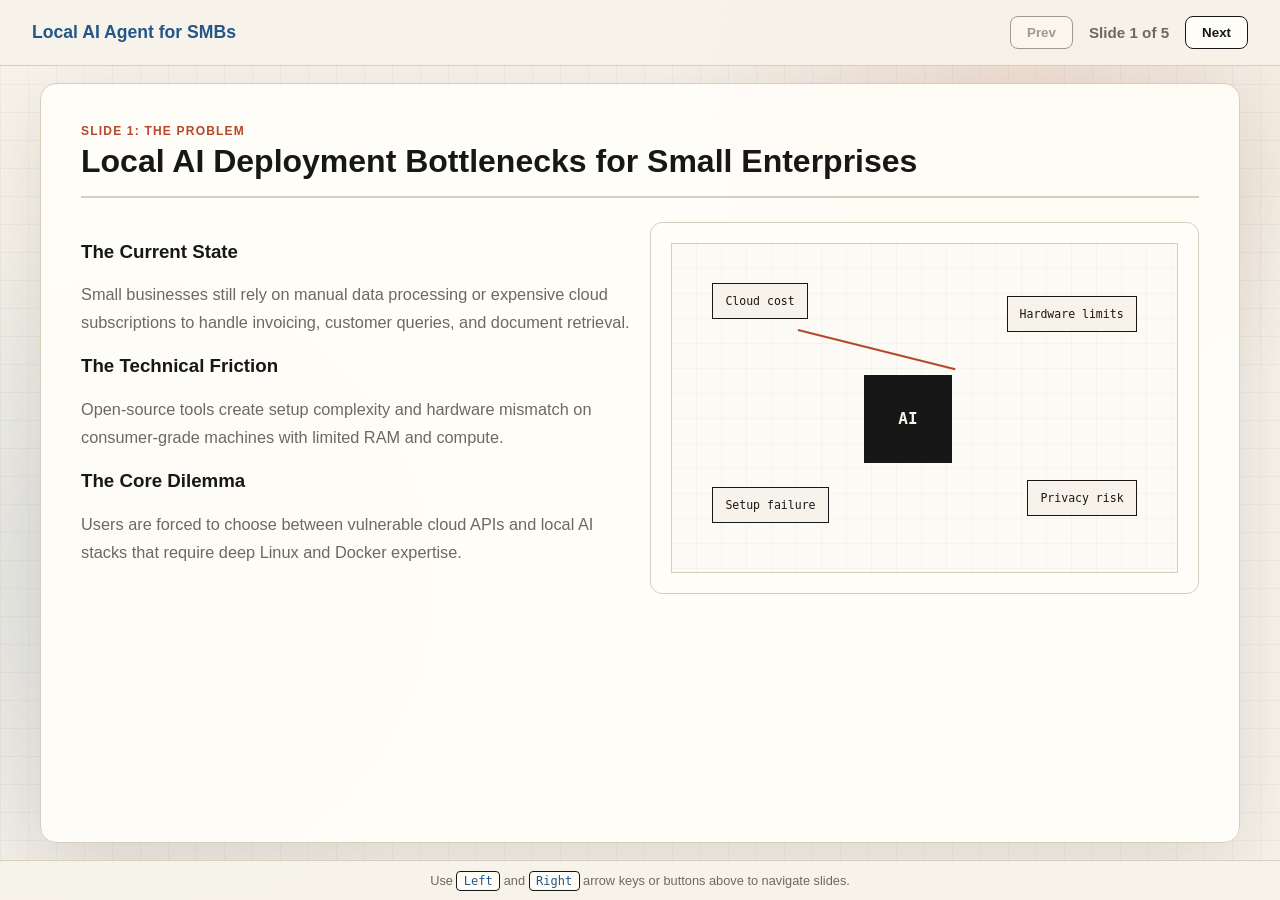
==== commit c4bff7af: "Add paper-style decks for studyx and smb agent" ====
--- a/idea-1.html
+++ b/idea-1.html
@@ -5,48 +5,359 @@
   <meta name="viewport" content="width=device-width, initial-scale=1.0" />
   <meta name="description" content="Local AI Agent for SMBs - AAST graduation project concept." />
   <title>Local AI Agent for SMBs - AAST GP 2026</title>
-  <link rel="preconnect" href="https://fonts.googleapis.com" />
-  <link rel="preconnect" href="https://fonts.gstatic.com" crossorigin />
-  <link href="https://fonts.googleapis.com/css2?family=DM+Sans:wght@400;500;700;800&family=Fraunces:opsz,wght@9..144,700;9..144,800&family=IBM+Plex+Mono:wght@400;500;600&display=swap" rel="stylesheet" />
-  <link rel="stylesheet" href="style.css" />
+  <style>
+    :root {
+      --paper: #f7f3ea;
+      --paper-2: #ebe5d8;
+      --ink: #171717;
+      --muted: #6f685e;
+      --line: #d6cdbd;
+      --blue: #235789;
+      --teal: #0c7c7c;
+      --red: #b7472a;
+      --green: #4f7d45;
+      --violet: #5d4c86;
+      --cyan: #0f8f87;
+      --coral: #c55339;
+      --paper-dim: #82796c;
+      --white: #fffdf8;
+      --shadow: 0 24px 80px rgba(32, 25, 15, 0.12);
+      --display: "Fraunces", Georgia, serif;
+      --body: "DM Sans", Arial, sans-serif;
+      --mono: "IBM Plex Mono", monospace;
+    }
+
+    * { box-sizing: border-box; }
+    html { scroll-behavior: smooth; }
+    body {
+      margin: 0;
+      font-family: var(--body);
+      background:
+        linear-gradient(rgba(23, 23, 23, 0.035) 1px, transparent 1px),
+        linear-gradient(90deg, rgba(23, 23, 23, 0.035) 1px, transparent 1px),
+        var(--paper);
+      background-size: 28px 28px;
+      color: var(--ink);
+      overflow: hidden;
+      height: 100vh;
+      display: flex;
+      flex-direction: column;
+    }
+    body::before {
+      content: "";
+      position: fixed;
+      inset: 0;
+      pointer-events: none;
+      background: radial-gradient(circle at 80% 12%, rgba(183, 71, 42, 0.13), transparent 28%),
+                  radial-gradient(circle at 10% 65%, rgba(35, 87, 137, 0.10), transparent 30%);
+      z-index: -1;
+    }
+    a { color: inherit; }
+    .top-bar {
+      display: flex;
+      justify-content: space-between;
+      align-items: center;
+      padding: 1rem 2rem;
+      background: rgba(247, 243, 234, 0.88);
+      border-bottom: 1px solid var(--line);
+      backdrop-filter: blur(18px);
+      z-index: 10;
+    }
+    .deck-title {
+      font-size: 1.1rem;
+      font-weight: 700;
+      color: var(--blue);
+    }
+    .nav-controls { display: flex; align-items: center; gap: 1rem; }
+    .btn {
+      background: var(--white);
+      color: var(--ink);
+      border: 1px solid var(--ink);
+      padding: 0.5rem 1rem;
+      border-radius: 0.5rem;
+      cursor: pointer;
+      font-weight: 600;
+    }
+    .btn:hover:not(:disabled) { background: var(--ink); color: var(--paper); }
+    .btn:disabled { opacity: 0.4; cursor: not-allowed; }
+    .slide-counter { font-size: 0.95rem; color: var(--muted); font-weight: 600; min-width: 80px; text-align: center; }
+
+    .viewport {
+      flex: 1;
+      position: relative;
+      overflow: hidden;
+      padding: 2rem;
+      display: flex;
+      justify-content: center;
+      align-items: center;
+    }
+    .slide {
+      position: absolute;
+      width: 100%;
+      max-width: 1200px;
+      height: calc(100vh - 140px);
+      max-height: 800px;
+      background: rgba(255, 253, 248, 0.94);
+      border: 1px solid var(--line);
+      border-radius: 1rem;
+      padding: 2.5rem;
+      display: flex;
+      flex-direction: column;
+      justify-content: space-between;
+      box-shadow: var(--shadow);
+      opacity: 0;
+      transform: translateX(50px);
+      pointer-events: none;
+      transition: all 0.4s cubic-bezier(0.16, 1, 0.3, 1);
+      overflow-y: auto;
+    }
+    .slide.active { opacity: 1; transform: translateX(0); pointer-events: auto; z-index: 2; }
+    .slide-header { margin-bottom: 1.5rem; border-bottom: 2px solid var(--line); padding-bottom: 1rem; }
+    .slide-tag { text-transform: uppercase; font-size: 0.75rem; letter-spacing: 0.1em; color: var(--red); font-weight: 700; margin-bottom: 0.3rem; }
+    .slide-title { font-size: 2rem; font-weight: 800; color: var(--ink); }
+    .content-area { flex: 1; display: flex; flex-direction: column; gap: 1.5rem; justify-content: center; }
+    .grid-2, .grid-3, .grid-2x2 { display: grid; gap: 1.25rem; }
+    .grid-2 { grid-template-columns: 1fr 1fr; }
+    .grid-3 { grid-template-columns: repeat(3, 1fr); }
+    .grid-2x2 { grid-template-columns: 1fr 1fr; }
+    .card {
+      background: rgba(255, 253, 248, 0.88);
+      border: 1px solid var(--line);
+      border-radius: 0.75rem;
+      padding: 1.25rem;
+    }
+    .card-title { font-size: 1.1rem; font-weight: 700; color: var(--blue); margin-bottom: 0.5rem; }
+    .card-text { color: var(--muted); font-size: 0.95rem; line-height: 1.55; }
+    .pipeline { display: flex; align-items: center; justify-content: space-between; gap: 0.75rem; margin: 1.5rem 0; }
+    .pipeline-step {
+      flex: 1;
+      background: rgba(255, 253, 248, 0.92);
+      border: 1px solid var(--blue);
+      border-radius: 0.75rem;
+      padding: 1.25rem 1rem;
+      text-align: center;
+    }
+    .pipeline-step h4 { color: var(--teal); font-size: 1rem; margin-bottom: 0.4rem; }
+    .pipeline-step p { color: var(--muted); font-size: 0.85rem; line-height: 1.4; }
+    .pipeline-arrow { color: var(--blue); font-size: 1.5rem; font-weight: bold; }
+    .tier-card { background: rgba(255, 253, 248, 0.88); border: 1px solid var(--line); border-radius: 0.75rem; padding: 1.5rem; }
+    .tier-card.featured { border-color: var(--teal); }
+    .tier-badge { display: inline-block; padding: 0.25rem 0.6rem; border-radius: 999px; background: rgba(12, 124, 124, 0.08); color: var(--teal); font-family: var(--mono); font-size: 0.68rem; text-transform: uppercase; margin-bottom: 0.75rem; }
+    .tier-title { font-size: 1.15rem; font-weight: 700; color: var(--ink); margin-bottom: 0.25rem; }
+    .tier-subtitle { font-size: 0.85rem; color: var(--blue); margin-bottom: 1rem; font-weight: 600; }
+    .tier-list { list-style: none; color: var(--muted); font-size: 0.9rem; line-height: 1.6; padding: 0; margin: 0; }
+    .tier-list li { position: relative; padding-left: 1.25rem; margin-bottom: 0.5rem; }
+    .tier-list li::before { content: ""; position: absolute; left: 0; top: 0.55em; width: 0.45rem; height: 0.45rem; border-radius: 50%; background: var(--blue); }
+    .footer {
+      text-align: center;
+      padding: 0.75rem;
+      font-size: 0.8rem;
+      color: var(--muted);
+      background: rgba(247, 243, 234, 0.92);
+      border-top: 1px solid var(--line);
+    }
+    .kbd { background: var(--white); border: 1px solid var(--ink); border-radius: 0.25rem; padding: 0.1rem 0.4rem; font-family: monospace; color: var(--blue); font-size: 0.75rem; }
+    .detail-lede { color: var(--muted); line-height: 1.7; font-size: 1.02rem; }
+    .visual-panel {
+      background: rgba(255, 253, 248, 0.88);
+      border: 1px solid var(--line);
+      border-radius: 12px;
+      min-height: 250px;
+      display: flex;
+      align-items: center;
+      justify-content: center;
+      padding: 20px;
+      text-align: center;
+    }
+    .chip, .node, .trace { position: absolute; border: 1px solid var(--ink); background: var(--paper); }
+    .node { width: 88px; height: 88px; display: grid; place-items: center; font-family: var(--mono); font-weight: 600; }
+    .chip { padding: 10px 12px; font-family: var(--mono); font-size: 0.72rem; }
+    .trace { height: 2px; background: var(--red); border: 0; transform-origin: left center; }
+    .screen {
+      width: 100%;
+      min-height: 330px;
+      position: relative;
+      border: 1px solid var(--line);
+      background:
+        linear-gradient(90deg, transparent 24px, rgba(23, 23, 23, 0.05) 25px),
+        linear-gradient(transparent 24px, rgba(23, 23, 23, 0.05) 25px),
+        #fbfaf5;
+      background-size: 25px 25px;
+      overflow: hidden;
+    }
+    .tag-row { display: flex; flex-wrap: wrap; gap: 8px; margin-top: 24px; }
+    .tag-row span { border: 1px solid var(--line); background: var(--white); padding: 8px 10px; font-family: var(--mono); font-size: 0.75rem; }
+    .section.page-end { padding-bottom: clamp(58px, 9vw, 120px); }
+    .detail-grid { display: grid; grid-template-columns: repeat(2, 1fr); gap: 18px; }
+    .detail-card { background: var(--white); border: 1px solid var(--line); padding: 24px; }
+    .detail-card p, .detail-card li { color: var(--muted); line-height: 1.7; }
+    .detail-card ul { margin: 0; padding-left: 18px; }
+    .slide .deck-grid, .slide .deck-people, .slide .deck-ideas, .slide .constant-note { grid-column: 1 / -1; }
+    .slide-copy.wide { grid-column: 1 / -1; align-self: end; }
+    .final-slide { grid-template-columns: 1fr; align-content: center; }
+    @media (max-width: 900px) {
+      .grid-2, .grid-3, .grid-2x2, .detail-grid { grid-template-columns: 1fr; }
+      .pipeline { flex-direction: column; }
+      .pipeline-arrow { transform: rotate(90deg); }
+      .slide { padding: 1.5rem; height: calc(100vh - 120px); }
+      .slide-title { font-size: 1.5rem; }
+    }
+  </style>
 </head>
 <body>
-  <header class="site-header">
-    <a class="brand" href="index.html"><span class="brand-mark">GP</span><span>AAST Research Pitch</span></a>
-    <button class="menu-button" type="button" aria-expanded="false" aria-controls="site-nav">Menu</button>
-    <nav class="site-nav" id="site-nav" aria-label="Primary navigation">
-      <a href="index.html#team">Team</a><a href="index.html#plans">Plans</a><a href="index.html#ideas">Ideas</a>
-    </nav>
-  </header>
-  <main class="hero detail-hero">
-    <section>
-      <a class="back-link" href="index.html#ideas">Back to ideas</a>
-      <p class="kicker">Idea 01 - Enterprise AI</p>
-      <h1>Local AI Agent for SMBs</h1>
-      <p class="detail-lede">A private on-premise assistant for small and medium businesses that need workflow automation without moving sensitive records into external AI platforms.</p>
-      <div class="tag-row"><span>Python</span><span>LangChain</span><span>Ollama</span><span>Vector search</span><span>Local deployment</span></div>
-    </section>
-    <aside class="visual-panel" aria-label="Local AI agent system diagram">
-      <div class="screen">
-        <div class="node" style="left:8%;top:12%;">Docs</div>
-        <div class="node" style="right:9%;top:16%;">LLM</div>
-        <div class="node" style="left:38%;top:40%;background:#171717;color:#f7f3ea;">Agent</div>
-        <div class="chip" style="left:8%;bottom:15%;">CRM tasks</div>
-        <div class="chip" style="right:8%;bottom:17%;">Private answers</div>
-        <div class="trace" style="left:28%;top:25%;width:30%;transform:rotate(17deg);"></div>
-        <div class="trace" style="left:56%;top:33%;width:25%;transform:rotate(-18deg);"></div>
-      </div>
-    </aside>
-  </main>
-  <section class="section page-end">
-    <div class="detail-grid">
-      <article class="detail-card"><h3>The problem</h3><p>Most SMBs have useful data scattered across documents, spreadsheets, emails, and simple CRMs. Cloud AI tools are hard to trust when the data includes customers, invoices, or internal procedures.</p></article>
-      <article class="detail-card"><h3>What we build</h3><p>A local agent that answers business questions, drafts routine documents, retrieves internal knowledge, and automates simple back-office workflows from an on-premise machine.</p></article>
-      <article class="detail-card"><h3>How it works</h3><p>Documents are indexed locally, retrieved through a vector database, and passed to a locally hosted model. The assistant exposes a browser UI and controlled tool actions.</p></article>
-      <article class="detail-card"><h3>Research angle</h3><p>The paper can evaluate privacy-preserving deployment, latency, answer faithfulness, and cost compared with hosted LLM workflows for small organizations.</p></article>
-      <article class="detail-card span-2"><h3>Deployment options</h3><ul><li>Entry tier: single workstation for document Q&A.</li><li>Office tier: shared mini server for multiple staff accounts.</li><li>Advanced tier: GPU workstation for heavier agent workflows.</li></ul></article>
-    </div>
-  </section>
-  <script src="script.js"></script>
+  <div class="top-bar">
+    <div class="deck-title">Local AI Agent for SMBs</div>
+    <div class="nav-controls">
+      <button class="btn" id="prevBtn" onclick="changeSlide(-1)">Prev</button>
+      <div class="slide-counter" id="counter">Slide 1 of 5</div>
+      <button class="btn" id="nextBtn" onclick="changeSlide(1)">Next</button>
+    </div>
+  </div>
+
+  <div class="viewport">
+    <div class="slide active">
+      <div>
+        <div class="slide-header">
+          <div class="slide-tag">Slide 1: The Problem</div>
+          <div class="slide-title">Local AI Deployment Bottlenecks for Small Enterprises</div>
+        </div>
+        <div class="content-area">
+          <div class="grid-2">
+            <div>
+              <h3>The Current State</h3>
+              <p class="detail-lede">Small businesses still rely on manual data processing or expensive cloud subscriptions to handle invoicing, customer queries, and document retrieval.</p>
+              <h3>The Technical Friction</h3>
+              <p class="detail-lede">Open-source tools create setup complexity and hardware mismatch on consumer-grade machines with limited RAM and compute.</p>
+              <h3>The Core Dilemma</h3>
+              <p class="detail-lede">Users are forced to choose between vulnerable cloud APIs and local AI stacks that require deep Linux and Docker expertise.</p>
+            </div>
+            <div class="visual-panel">
+              <div class="screen">
+                <div class="chip" style="left:8%;top:12%;">Cloud cost</div>
+                <div class="chip" style="right:8%;top:16%;">Hardware limits</div>
+                <div class="node" style="left:38%;top:40%;background:#171717;color:#f7f3ea;">AI</div>
+                <div class="chip" style="left:8%;bottom:15%;">Setup failure</div>
+                <div class="chip" style="right:8%;bottom:17%;">Privacy risk</div>
+                <div class="trace" style="left:25%;top:26%;width:32%;transform:rotate(14deg);"></div>
+              </div>
+            </div>
+          </div>
+        </div>
+      </div>
+    </div>
+
+    <div class="slide">
+      <div>
+        <div class="slide-header">
+          <div class="slide-tag">Slide 2: What We Build</div>
+          <div class="slide-title">Edge-AI Provisioner: Automated Constraint-Aware Engine</div>
+        </div>
+        <div class="content-area">
+          <p class="detail-lede"><strong>The Core System:</strong> A self-contained local application that automates and optimizes the design and deployment of local AI environments based on hardware constraints.</p>
+          <div class="grid-3">
+            <div class="card"><div class="card-title">1. Automated Hardware Auditing</div><div class="card-text">Reads host specs and available VRAM/RAM without manual user input.</div></div>
+            <div class="card"><div class="card-title">2. Constraint-Aware Routing</div><div class="card-text">Matches business needs to hardware-appropriate open-weight models using constraint satisfaction.</div></div>
+            <div class="card"><div class="card-title">3. Actionable Execution</div><div class="card-text">Delivers a ready-to-deploy Docker Compose package or installation script tailored to the machine.</div></div>
+          </div>
+          <div class="visual-panel">
+            <div class="screen">
+              <div class="chip" style="left:10%;top:16%;">Business needs</div>
+              <div class="chip" style="right:12%;top:16%;">Hardware audit</div>
+              <div class="node" style="left:41%;top:36%;background:#171717;color:#f7f3ea;">Engine</div>
+              <div class="chip" style="left:10%;bottom:14%;">Docker stack</div>
+              <div class="chip" style="right:12%;bottom:14%;">Install script</div>
+            </div>
+          </div>
+        </div>
+      </div>
+    </div>
+
+    <div class="slide">
+      <div>
+        <div class="slide-header">
+          <div class="slide-tag">Slide 3: How It Works</div>
+          <div class="slide-title">System Architecture & Resource-Matching Pipeline</div>
+        </div>
+        <div class="content-area">
+          <div class="pipeline">
+            <div class="pipeline-step"><h4>Input Layer</h4><p>Hardware profiler and user interview dashboard</p></div>
+            <div class="pipeline-arrow">→</div>
+            <div class="pipeline-step"><h4>Normalization</h4><p>Structured JSON profile and constraint layer</p></div>
+            <div class="pipeline-arrow">→</div>
+            <div class="pipeline-step"><h4>Decision Engine</h4><p>Catalog matching and model selection logic</p></div>
+            <div class="pipeline-arrow">→</div>
+            <div class="pipeline-step"><h4>Output</h4><p>YAML / shell scripts and UI recommendations</p></div>
+          </div>
+          <div class="grid-2">
+            <div class="card"><div class="card-title">Core Processing</div><div class="card-text">A deterministic matching engine uses a curated DB of vetted AI repos to fit models and vector DBs to available memory.</div></div>
+            <div class="card"><div class="card-title">Integration Layer</div><div class="card-text">Custom deployment scripts are exposed to the frontend UI for direct execution by the user.</div></div>
+          </div>
+        </div>
+      </div>
+    </div>
+
+    <div class="slide">
+      <div>
+        <div class="slide-header">
+          <div class="slide-tag">Slide 4: Research Angle</div>
+          <div class="slide-title">Academic Contribution & Comparative Evaluation</div>
+        </div>
+        <div class="content-area">
+          <p class="detail-lede"><strong>The Thesis Question:</strong> How does our Constraint-Aware Provisioning Algorithm compare against manual system administration under strict memory constraints?</p>
+          <div class="grid-2x2">
+            <div class="card"><div class="card-title">Deployment Latency</div><div class="card-text">Time from boot to a functional local vector database query.</div></div>
+            <div class="card"><div class="card-title">Configuration Accuracy</div><div class="card-text">Failed container starts and OOM errors versus baseline guides.</div></div>
+            <div class="card"><div class="card-title">Resource Efficiency</div><div class="card-text">Peak RAM/VRAM footprint of the recommended stack.</div></div>
+            <div class="card"><div class="card-title">Engine Scalability</div><div class="card-text">Decision-engine processing time as the catalog grows.</div></div>
+          </div>
+        </div>
+      </div>
+    </div>
+
+    <div class="slide">
+      <div>
+        <div class="slide-header">
+          <div class="slide-tag">Slide 5: Scoping & Execution</div>
+          <div class="slide-title">Project Feasibility & Scalable Execution Tiers</div>
+        </div>
+        <div class="content-area">
+          <div class="grid-3">
+            <div class="tier-card featured"><div class="tier-badge">MVP</div><div class="tier-title">Tier 1: The MVP</div><div class="tier-subtitle">Guaranteed Deliverable</div><ul class="tier-list"><li>Hardware profile and user interview.</li><li>Static catalog of key archetypes.</li><li>Blueprints and scripts.</li></ul></div>
+            <div class="tier-card"><div class="tier-title">Tier 2: Target System</div><div class="tier-subtitle">Full Academic Scope</div><ul class="tier-list"><li>Automatic Docker startup.</li><li>Complete benchmarking suite.</li><li>End-to-end integration.</li></ul></div>
+            <div class="tier-card"><div class="tier-title">Tier 3: Future Scope</div><div class="tier-subtitle">Stretch Goals</div><ul class="tier-list"><li>Distributed AI clusters.</li><li>Auto-install Linux on bare metal.</li><li>Self-learning feedback loops.</li></ul></div>
+          </div>
+        </div>
+      </div>
+    </div>
+  </div>
+
+  <div class="footer">Use <span class="kbd">Left</span> and <span class="kbd">Right</span> arrow keys or buttons above to navigate slides.</div>
+
+  <script>
+    let currentSlide = 0;
+    const slides = document.querySelectorAll('.slide');
+    const counter = document.getElementById('counter');
+    const prevBtn = document.getElementById('prevBtn');
+    const nextBtn = document.getElementById('nextBtn');
+
+    function updateDeck() {
+      slides.forEach((slide, index) => slide.classList.toggle('active', index === currentSlide));
+      counter.innerText = `Slide ${currentSlide + 1} of ${slides.length}`;
+      prevBtn.disabled = currentSlide === 0;
+      nextBtn.disabled = currentSlide === slides.length - 1;
+    }
+    function changeSlide(direction) {
+      const nextIndex = currentSlide + direction;
+      if (nextIndex >= 0 && nextIndex < slides.length) {
+        currentSlide = nextIndex;
+        updateDeck();
+      }
+    }
+    document.addEventListener('keydown', (e) => {
+      if (e.key === 'ArrowRight' || e.key === 'PageDown' || e.key === ' ') changeSlide(1);
+      if (e.key === 'ArrowLeft' || e.key === 'PageUp') changeSlide(-1);
+    });
+    updateDeck();
+  </script>
 </body>
 </html>
